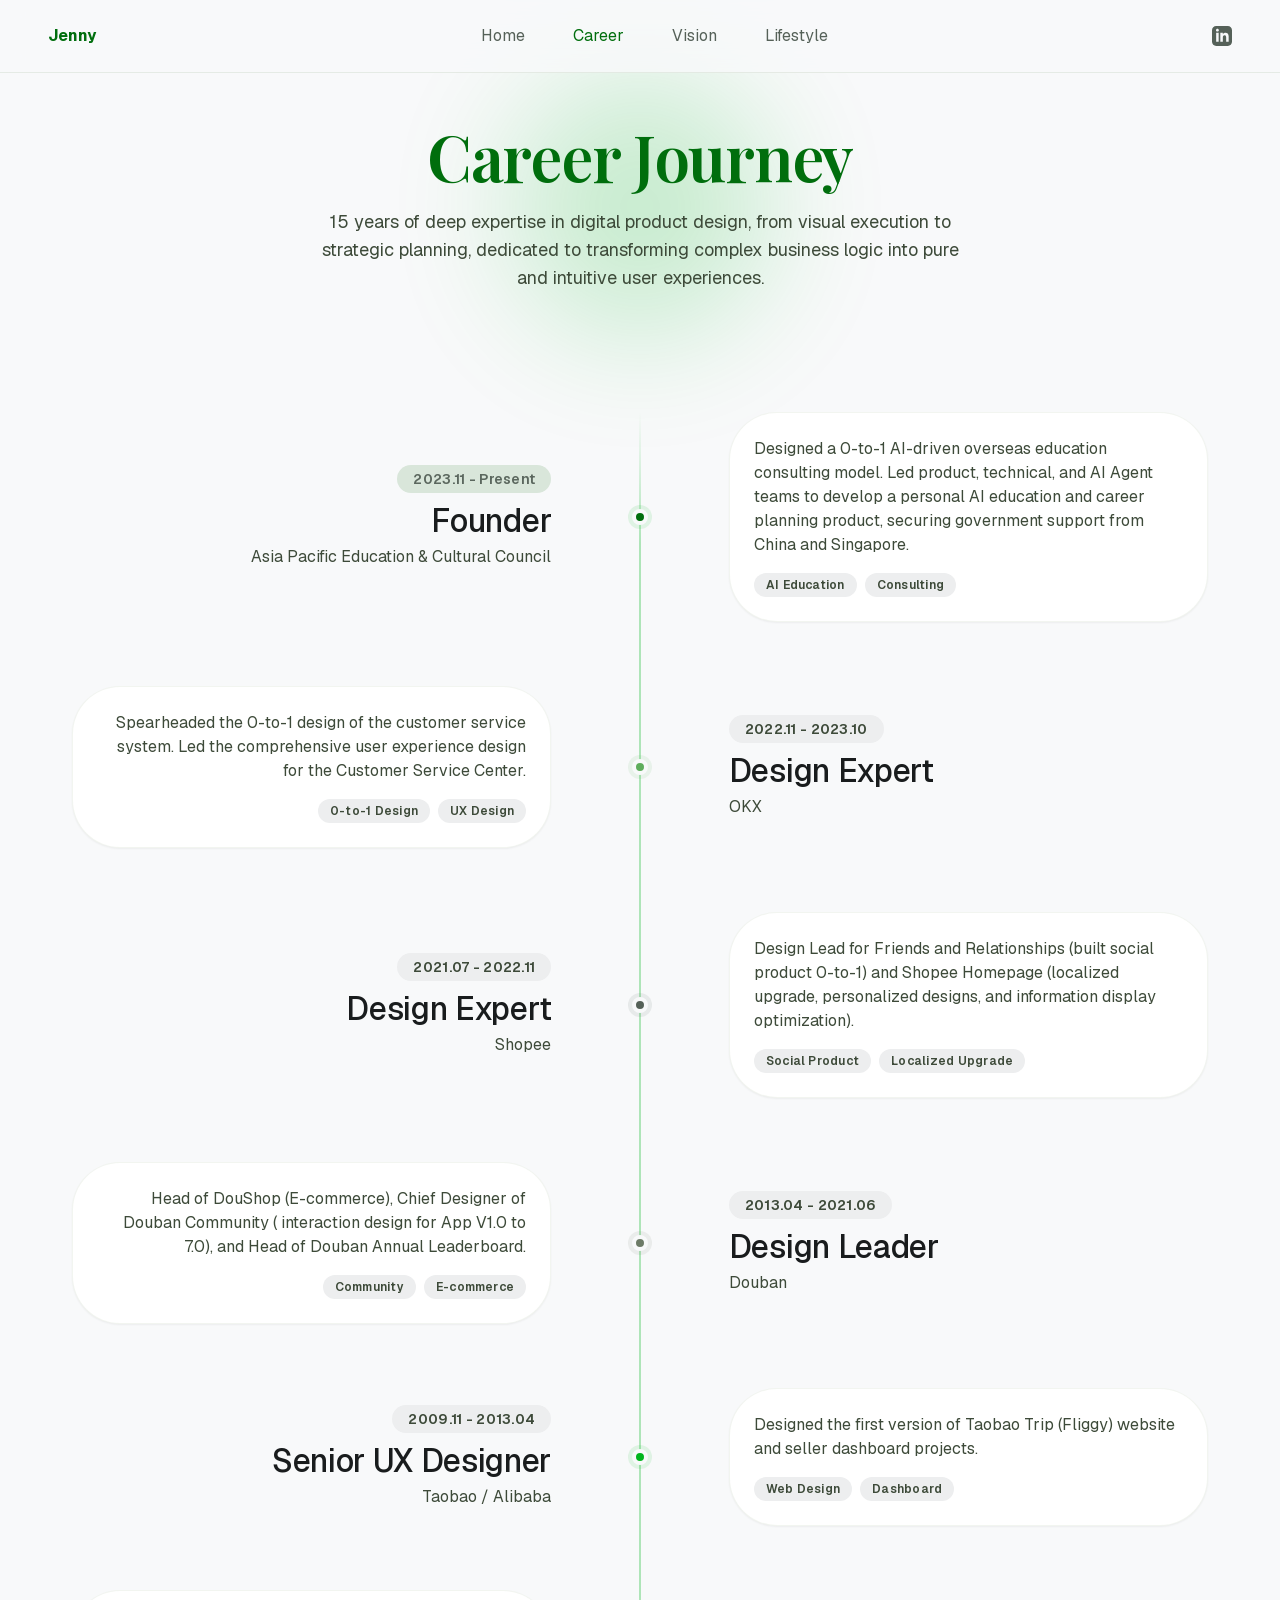
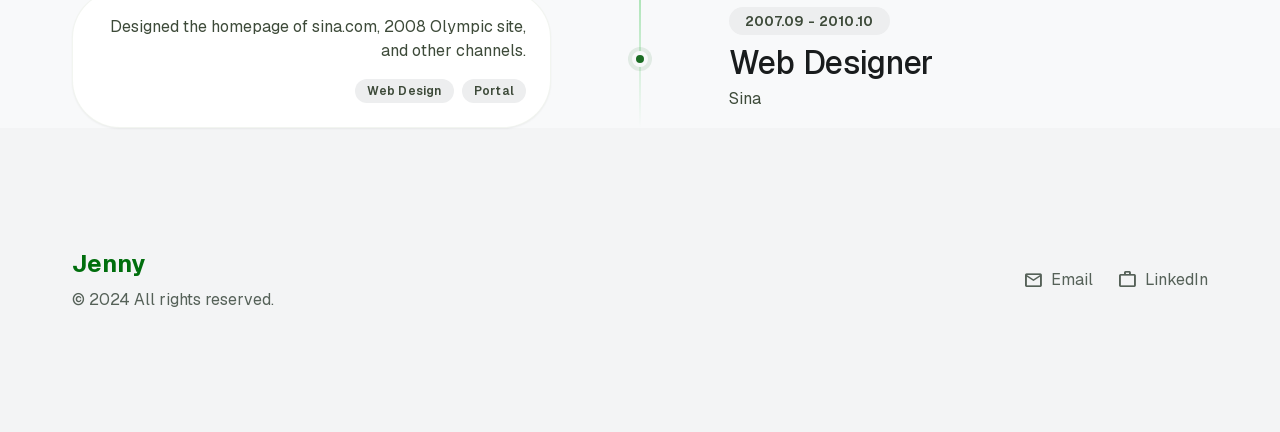
==== career.html @ 3aa65115 "Initial site: index.html + career.html with offline assets Two-page portfolio mockup for Jenny Jiang" ====
<!DOCTYPE html><html class="light" lang="en" style=""><head>
<meta charset="utf-8">
<meta content="width=device-width, initial-scale=1.0" name="viewport">
<title>Jenny Jiang - Career Journey</title>
<script src="assets/js/tailwind.js"></script>
<link href="assets/fonts/material-symbols-outlined.css" rel="stylesheet">
<link href="assets/fonts/geist.css" rel="stylesheet">
<link href="assets/fonts/playfair-display.css" rel="stylesheet">
<script id="tailwind-config">
        tailwind.config = {
            darkMode: "class",
            theme: {
                extend: {
                    "colors": {
                        "surface-dim": "#d9dadb",
                        "inverse-primary": "#4de249",
                        "on-tertiary-fixed": "#002204",
                        "on-tertiary-fixed-variant": "#005312",
                        "error-container": "#ffdad6",
                        "primary-fixed-dim": "#4de249",
                        "secondary-fixed-dim": "#bdcabe",
                        "on-secondary-container": "#5b675e",
                        "outline-variant": "#bccbb4",
                        "inverse-on-surface": "#f0f1f2",
                        "background": "#f8f9fa",
                        "surface-container-lowest": "#ffffff",
                        "primary-fixed": "#75ff69",
                        "surface-container-low": "#f3f4f5",
                        "secondary-fixed": "#d9e6da",
                        "tertiary-fixed-dim": "#88d982",
                        "tertiary": "#1b6d24",
                        "surface-variant": "#e1e3e4",
                        "error": "#ba1a1a",
                        "secondary-container": "#d9e6da",
                        "primary-container": "#00b51d",
                        "on-tertiary-container": "#003d0b",
                        "on-surface": "#191c1d",
                        "surface": "#f8f9fa",
                        "primary": "#006e0d",
                        "on-error-container": "#93000a",
                        "on-secondary-fixed-variant": "#3e4a41",
                        "surface-container-high": "#e7e8e9",
                        "on-tertiary": "#ffffff",
                        "on-primary-container": "#003d04",
                        "outline": "#6d7b67",
                        "secondary": "#556158",
                        "surface-container-highest": "#e1e3e4",
                        "surface-container": "#edeeef",
                        "surface-bright": "#f8f9fa",
                        "on-secondary": "#ffffff",
                        "tertiary-container": "#5ead5c",
                        "on-primary-fixed-variant": "#005307",
                        "on-primary-fixed": "#002201",
                        "on-background": "#191c1d",
                        "on-secondary-fixed": "#131e17",
                        "inverse-surface": "#2e3132",
                        "on-surface-variant": "#3d4a39",
                        "tertiary-fixed": "#a3f69c",
                        "surface-tint": "#006e0d",
                        "on-primary": "#ffffff",
                        "on-error": "#ffffff"
                    },
                    "borderRadius": {
                        "DEFAULT": "1rem",
                        "lg": "2rem",
                        "xl": "3rem",
                        "full": "9999px"
                    },
                    "spacing": {
                        "unit": "8px",
                        "container-max": "1200px",
                        "gutter": "32px",
                        "margin-mobile": "20px",
                        "section-gap": "120px"
                    },
                    "fontFamily": {
                        "label-md": ["Geist", "sans-serif"],
                        "body-lg": ["Geist", "sans-serif"],
                        "headline-md": ["Geist", "sans-serif"],
                        "display-lg-mobile": ["Geist", "sans-serif"],
                        "display-lg": ["Geist", "sans-serif"],
                        "body-md": ["Geist", "sans-serif"],
                        "headline-lg": ["Geist", "sans-serif"]
                    },
                    "fontSize": {
                        "label-md": ["14px", { "lineHeight": "20px", "letterSpacing": "0.02em", "fontWeight": "600" }],
                        "body-lg": ["18px", { "lineHeight": "28px", "fontWeight": "400" }],
                        "headline-md": ["24px", { "lineHeight": "32px", "fontWeight": "500" }],
                        "display-lg-mobile": ["40px", { "lineHeight": "48px", "letterSpacing": "-0.02em", "fontWeight": "600" }],
                        "display-lg": ["64px", { "lineHeight": "72px", "letterSpacing": "-0.02em", "fontWeight": "600" }],
                        "body-md": ["16px", { "lineHeight": "24px", "fontWeight": "400" }],
                        "headline-lg": ["32px", { "lineHeight": "40px", "letterSpacing": "-0.01em", "fontWeight": "500" }]
                    }
                }
            }
        }
    </script>
<style>
        body { font-family: 'Geist', sans-serif; background-color: #f8f9fa; color: #191c1d; }
        .glass-blur { backdrop-filter: blur(24px); -webkit-backdrop-filter: blur(24px); }
        .timeline-line { position: absolute; left: 24px; top: 0; bottom: 0; width: 2px; background: linear-gradient(to bottom, transparent, #00b51d 10%, #00b51d 90%, transparent); opacity: 0.3; }
        .organic-shape { border-radius: 60% 40% 30% 70% / 60% 30% 70% 40%; }
    </style>
<style>
    body {
      min-height: max(884px, 100dvh);
    }
  </style>
</head>
<body class="bg-background antialiased pb-[120px] md:pb-0">
<!-- TopNavBar -->
<nav class="fixed top-0 left-0 w-full flex flex-row justify-between items-center px-12 py-6 z-50 bg-surface/80 backdrop-blur-md border-b border-outline-variant/30"><div class="font-headline-md text-primary font-bold">Jenny</div><div class="flex flex-row gap-12 items-center"><a class="font-label-md text-secondary hover:text-primary transition-all" href="index.html">Home</a><a class="font-label-md text-primary hover:opacity-50 transition-all" href="career.html">Career</a><a class="font-label-md text-secondary hover:text-primary transition-all" href="#">Vision</a><a class="font-label-md text-secondary hover:text-primary transition-all" href="#">Lifestyle</a></div><a class="text-secondary hover:text-primary transition-colors" href="https://www.linkedin.com/in/jiangyuanyuan" target="_blank" rel="noopener"><svg fill="currentColor" height="20" viewBox="0 0 24 24" width="20" xmlns="http://www.w3.org/2000/svg"><path d="M19 0h-14c-2.761 0-5 2.239-5 5v14c0 2.761 2.239 5 5 5h14c2.762 0 5-2.239 5-5v-14c0-2.761-2.238-5-5-5zm-11 19h-3v-11h3v11zm-1.5-12.268c-.966 0-1.75-.79-1.75-1.764s.784-1.764 1.75-1.764 1.75.79 1.75 1.764-.783 1.764-1.75 1.764zm13.5 12.268h-3v-5.604c0-3.368-4-3.113-4 0v5.604h-3v-11h3v1.765c1.396-2.586 7-2.777 7 2.476v6.759z"></path></svg></a></nav>
<!-- Main Content -->
<main class="md:pt-[120px] pt-24 px-margin-mobile md:px-gutter max-w-container-max mx-auto">
<!-- Hero Section -->
<section class="mb-section-gap text-center relative">
<div class="absolute inset-0 -z-10 flex justify-center items-center opacity-20">
<div class="w-64 h-64 bg-primary-container rounded-full blur-3xl mix-blend-multiply"></div>
</div>
<h1 class="font-display-lg-mobile text-display-lg-mobile md:font-display-lg md:text-display-lg text-primary mb-4 relative z-10" style="font-family: &quot;Playfair Display&quot;, serif;">Career Journey</h1>
<p class="font-body-lg text-body-lg text-on-surface-variant max-w-2xl mx-auto">15 years of deep expertise in digital product design, from visual execution to strategic planning, dedicated to transforming complex business logic into pure and intuitive user experiences.</p>
</section>
<!-- Timeline Section -->
<section class="relative">
<div class="timeline-line hidden md:block md:left-1/2 md:-translate-x-1/2"></div>
<div class="space-y-16 relative z-10">
<!-- Experience 1: APECC -->
<div class="relative flex flex-col md:flex-row md:justify-between items-start md:items-center group">
<div class="hidden md:block w-[45%] text-right pr-8">
<span class="inline-block px-4 py-1 bg-secondary-container text-on-secondary-container rounded-full font-label-md text-label-md mb-2">2023.11 - Present</span>
<h3 class="font-headline-lg text-headline-lg text-on-surface mb-1">Founder</h3>
<p class="font-body-md text-body-md text-on-surface-variant">Asia Pacific Education &amp; Cultural Council</p>
</div>
<div class="absolute left-6 md:left-1/2 md:-translate-x-1/2 w-4 h-4 bg-primary rounded-full border-4 border-surface shadow-[0_0_0_4px_rgba(0,181,29,0.1)] group-hover:scale-125 transition-transform duration-300 z-20"></div>
<div class="ml-16 md:ml-0 md:w-[45%] pl-0 md:pl-8">
<div class="md:hidden mb-4">
<span class="inline-block px-4 py-1 bg-secondary-container text-on-secondary-container rounded-full font-label-md text-label-md mb-2">2023.11 - Present</span>
<h3 class="font-headline-md text-headline-md text-on-surface mb-1">Founder</h3>
<p class="font-body-md text-body-md text-primary font-medium">Asia Pacific Education &amp; Cultural Council</p>
</div>
<div class="bg-surface-container-lowest rounded-xl p-6 shadow-sm border border-outline-variant/20 hover:scale-[1.02] transition-transform duration-300">
<p class="font-body-md text-body-md text-on-surface-variant mb-4">Designed a 0-to-1 AI-driven overseas education consulting model. Led product, technical, and AI Agent teams to develop a personal AI education and career planning product, securing government support from China and Singapore.</p>
<div class="flex flex-wrap gap-2">
<span class="px-3 py-1 bg-surface-container text-on-surface-variant rounded-full font-label-md text-label-md text-xs">AI Education</span>
<span class="px-3 py-1 bg-surface-container text-on-surface-variant rounded-full font-label-md text-label-md text-xs">Consulting</span>
</div>
</div>
</div>
</div>
<!-- Experience 2: OKX -->
<div class="relative flex flex-col md:flex-row md:justify-between items-start md:items-center group">
<div class="ml-16 md:ml-0 md:w-[45%] pr-0 md:pr-8 text-left md:text-right md:order-1">
<div class="md:hidden mb-4">
<span class="inline-block px-4 py-1 bg-surface-container text-on-surface-variant rounded-full font-label-md text-label-md mb-2">2022.11 - 2023.10</span>
<h3 class="font-headline-md text-headline-md text-on-surface mb-1">Design Expert</h3>
<p class="font-body-md text-body-md text-primary font-medium">OKX</p>
</div>
<div class="bg-surface-container-lowest rounded-xl p-6 shadow-sm border border-outline-variant/20 hover:scale-[1.02] transition-transform duration-300">
<p class="font-body-md text-body-md text-on-surface-variant mb-4">Spearheaded the 0-to-1 design of the customer service system. Led the comprehensive user experience design for the Customer Service Center.</p>
<div class="flex flex-wrap gap-2 md:justify-end">
<span class="px-3 py-1 bg-surface-container text-on-surface-variant rounded-full font-label-md text-label-md text-xs">0-to-1 Design</span>
<span class="px-3 py-1 bg-surface-container text-on-surface-variant rounded-full font-label-md text-label-md text-xs">UX Design</span>
</div>
</div>
</div>
<div class="absolute left-6 md:left-1/2 md:-translate-x-1/2 w-4 h-4 bg-tertiary-container rounded-full border-4 border-surface shadow-[0_0_0_4px_rgba(94,173,92,0.1)] group-hover:scale-125 transition-transform duration-300 z-20 top-6 md:top-auto"></div>
<div class="hidden md:block w-[45%] pl-8 md:order-2">
<span class="inline-block px-4 py-1 bg-surface-container text-on-surface-variant rounded-full font-label-md text-label-md mb-2">2022.11 - 2023.10</span>
<h3 class="font-headline-lg text-headline-lg text-on-surface mb-1">Design Expert</h3>
<p class="font-body-md text-body-md text-on-surface-variant">OKX</p>
</div>
</div>
<!-- Experience 3: Shopee -->
<div class="relative flex flex-col md:flex-row md:justify-between items-start md:items-center group">
<div class="hidden md:block w-[45%] text-right pr-8">
<span class="inline-block px-4 py-1 bg-surface-container text-on-surface-variant rounded-full font-label-md text-label-md mb-2">2021.07 - 2022.11</span>
<h3 class="font-headline-lg text-headline-lg text-on-surface mb-1">Design Expert</h3>
<p class="font-body-md text-body-md text-on-surface-variant">Shopee</p>
</div>
<div class="absolute left-6 md:left-1/2 md:-translate-x-1/2 w-4 h-4 bg-secondary rounded-full border-4 border-surface shadow-[0_0_0_4px_rgba(85,97,88,0.1)] group-hover:scale-125 transition-transform duration-300 z-20 top-6 md:top-auto"></div>
<div class="ml-16 md:ml-0 md:w-[45%] pl-0 md:pl-8">
<div class="md:hidden mb-4">
<span class="inline-block px-4 py-1 bg-surface-container text-on-surface-variant rounded-full font-label-md text-label-md mb-2">2021.07 - 2022.11</span>
<h3 class="font-headline-md text-headline-md text-on-surface mb-1">Design Expert</h3>
<p class="font-body-md text-body-md text-primary font-medium">Shopee</p>
</div>
<div class="bg-surface-container-lowest rounded-xl p-6 shadow-sm border border-outline-variant/20 hover:scale-[1.02] transition-transform duration-300">
<p class="font-body-md text-body-md text-on-surface-variant mb-4">Design Lead for Friends and Relationships (built social product 0-to-1) and Shopee Homepage (localized upgrade, personalized designs, and information display optimization).</p>
<div class="flex flex-wrap gap-2">
<span class="px-3 py-1 bg-surface-container text-on-surface-variant rounded-full font-label-md text-label-md text-xs">Social Product</span>
<span class="px-3 py-1 bg-surface-container text-on-surface-variant rounded-full font-label-md text-label-md text-xs">Localized Upgrade</span>
</div>
</div>
</div>
</div>
<!-- Experience 4: Douban -->
<div class="relative flex flex-col md:flex-row md:justify-between items-start md:items-center group">
<div class="ml-16 md:ml-0 md:w-[45%] pr-0 md:pr-8 text-left md:text-right md:order-1">
<div class="md:hidden mb-4">
<span class="inline-block px-4 py-1 bg-surface-container text-on-surface-variant rounded-full font-label-md text-label-md mb-2">2013.04 - 2021.06</span>
<h3 class="font-headline-md text-headline-md text-on-surface mb-1">Design Leader</h3>
<p class="font-body-md text-body-md text-primary font-medium">Douban</p>
</div>
<div class="bg-surface-container-lowest rounded-xl p-6 shadow-sm border border-outline-variant/20 hover:scale-[1.02] transition-transform duration-300">
<p class="font-body-md text-body-md text-on-surface-variant mb-4">Head of DouShop (E-commerce), Chief Designer of Douban Community ( interaction design for App V1.0 to 7.0), and Head of Douban Annual Leaderboard.</p>
<div class="flex flex-wrap gap-2 md:justify-end">
<span class="px-3 py-1 bg-surface-container text-on-surface-variant rounded-full font-label-md text-label-md text-xs">Community</span>
<span class="px-3 py-1 bg-surface-container text-on-surface-variant rounded-full font-label-md text-label-md text-xs">E-commerce</span>
</div>
</div>
</div>
<div class="absolute left-6 md:left-1/2 md:-translate-x-1/2 w-4 h-4 bg-outline rounded-full border-4 border-surface shadow-[0_0_0_4px_rgba(109,123,103,0.1)] group-hover:scale-125 transition-transform duration-300 z-20 top-6 md:top-auto"></div>
<div class="hidden md:block w-[45%] pl-8 md:order-2">
<span class="inline-block px-4 py-1 bg-surface-container text-on-surface-variant rounded-full font-label-md text-label-md mb-2">2013.04 - 2021.06</span>
<h3 class="font-headline-lg text-headline-lg text-on-surface mb-1">Design Leader</h3>
<p class="font-body-md text-body-md text-on-surface-variant">Douban</p>
</div>
</div>
<!-- Experience 5: Taobao -->
<div class="relative flex flex-col md:flex-row md:justify-between items-start md:items-center group">
<div class="hidden md:block w-[45%] text-right pr-8">
<span class="inline-block px-4 py-1 bg-surface-container text-on-surface-variant rounded-full font-label-md text-label-md mb-2">2009.11 - 2013.04</span>
<h3 class="font-headline-lg text-headline-lg text-on-surface mb-1">Senior UX Designer</h3>
<p class="font-body-md text-body-md text-on-surface-variant">Taobao / Alibaba</p>
</div>
<div class="absolute left-6 md:left-1/2 md:-translate-x-1/2 w-4 h-4 bg-primary-container rounded-full border-4 border-surface shadow-[0_0_0_4px_rgba(0,181,29,0.1)] group-hover:scale-125 transition-transform duration-300 z-20 top-6 md:top-auto"></div>
<div class="ml-16 md:ml-0 md:w-[45%] pl-0 md:pl-8">
<div class="md:hidden mb-4">
<span class="inline-block px-4 py-1 bg-surface-container text-on-surface-variant rounded-full font-label-md text-label-md mb-2">2009.11 - 2013.04</span>
<h3 class="font-headline-md text-headline-md text-on-surface mb-1">Senior UX Designer</h3>
<p class="font-body-md text-body-md text-primary font-medium">Taobao / Alibaba</p>
</div>
<div class="bg-surface-container-lowest rounded-xl p-6 shadow-sm border border-outline-variant/20 hover:scale-[1.02] transition-transform duration-300">
<p class="font-body-md text-body-md text-on-surface-variant mb-4">Designed the first version of Taobao Trip (Fliggy) website and seller dashboard projects.</p>
<div class="flex flex-wrap gap-2">
<span class="px-3 py-1 bg-surface-container text-on-surface-variant rounded-full font-label-md text-label-md text-xs">Web Design</span>
<span class="px-3 py-1 bg-surface-container text-on-surface-variant rounded-full font-label-md text-label-md text-xs">Dashboard</span>
</div>
</div>
</div>
</div>
<!-- Experience 6: Sina -->
<div class="relative flex flex-col md:flex-row md:justify-between items-start md:items-center group">
<div class="ml-16 md:ml-0 md:w-[45%] pr-0 md:pr-8 text-left md:text-right md:order-1">
<div class="md:hidden mb-4">
<span class="inline-block px-4 py-1 bg-surface-container text-on-surface-variant rounded-full font-label-md text-label-md mb-2">2007.09 - 2010.10</span>
<h3 class="font-headline-md text-headline-md text-on-surface mb-1">Web Designer</h3>
<p class="font-body-md text-body-md text-primary font-medium">Sina</p>
</div>
<div class="bg-surface-container-lowest rounded-xl p-6 shadow-sm border border-outline-variant/20 hover:scale-[1.02] transition-transform duration-300">
<p class="font-body-md text-body-md text-on-surface-variant mb-4">Designed the homepage of sina.com, 2008 Olympic site, and other channels.</p>
<div class="flex flex-wrap gap-2 md:justify-end">
<span class="px-3 py-1 bg-surface-container text-on-surface-variant rounded-full font-label-md text-label-md text-xs">Web Design</span>
<span class="px-3 py-1 bg-surface-container text-on-surface-variant rounded-full font-label-md text-label-md text-xs">Portal</span>
</div>
</div>
</div>
<div class="absolute left-6 md:left-1/2 md:-translate-x-1/2 w-4 h-4 bg-tertiary rounded-full border-4 border-surface shadow-[0_0_0_4px_rgba(27,109,36,0.1)] group-hover:scale-125 transition-transform duration-300 z-20 top-6 md:top-auto"></div>
<div class="hidden md:block w-[45%] pl-8 md:order-2">
<span class="inline-block px-4 py-1 bg-surface-container text-on-surface-variant rounded-full font-label-md text-label-md mb-2">2007.09 - 2010.10</span>
<h3 class="font-headline-lg text-headline-lg text-on-surface mb-1">Web Designer</h3>
<p class="font-body-md text-body-md text-on-surface-variant">Sina</p>
</div>
</div>
</div>
</section>
</main>
<!-- BottomNavBar -->
<nav class="fixed bottom-6 left-6 right-6 z-50 flex justify-around items-center py-3 px-2 bg-surface/80 dark:bg-surface-container/80 backdrop-blur-xl shadow-[0_-20px_40px_-15px_rgba(0,110,13,0.05)] shadow-lg rounded-full md:hidden">
<a class="flex flex-col items-center justify-center bg-primary-container/20 text-primary rounded-full px-5 py-2 transition-all duration-500 scale-90" href="#">
<span class="material-symbols-outlined mb-1" style="font-variation-settings: &quot;FILL&quot; 1;">auto_awesome_motion</span>
<span class="font-label-md text-[10px]">Journey</span>
</a>
<a class="flex flex-col items-center justify-center text-on-surface-variant px-5 py-2 hover:text-primary transition-colors" href="#">
<span class="material-symbols-outlined mb-1" style="font-variation-settings: &quot;FILL&quot; 0;">psychology_alt</span>
<span class="font-label-md text-[10px]">Vision</span>
</a>
<a class="flex flex-col items-center justify-center text-on-surface-variant px-5 py-2 hover:text-primary transition-colors" href="#">
<span class="material-symbols-outlined mb-1" style="font-variation-settings: &quot;FILL&quot; 0;">spa</span>
<span class="font-label-md text-[10px]">Lifestyle</span>
</a>
</nav>
<!-- Footer -->
<footer class="w-full py-section-gap bg-surface-container-low dark:bg-surface-container-lowest transition-all duration-200">
<div class="flex flex-col md:flex-row justify-between items-center max-w-container-max mx-auto px-margin-mobile md:px-gutter">
<div class="mb-6 md:mb-0 text-center md:text-left">
<div class="font-headline-md text-headline-md font-bold text-primary dark:text-primary-fixed mb-2">
                    Jenny</div>
<div class="font-body-md text-body-md text-secondary dark:text-secondary-fixed-dim">
                    © 2024 All rights reserved.
                </div>
</div>
<div class="flex space-x-6">
<a class="font-body-md text-body-md text-secondary dark:text-secondary-fixed-dim hover:text-primary transition-colors flex items-center gap-2" href="#">
<span class="material-symbols-outlined text-[20px]">mail</span>
                    Email
                </a>
<a class="font-body-md text-body-md text-secondary dark:text-secondary-fixed-dim hover:text-primary transition-colors flex items-center gap-2" href="https://www.linkedin.com/in/jiangyuanyuan" target="_blank" rel="noopener">
<span class="material-symbols-outlined text-[20px]">work</span>
                    LinkedIn
                </a>
</div>
</div>
</footer>


</body></html>
---- assets/fonts/material-symbols-outlined.css ----
/* fallback */
@font-face {
  font-family: 'Material Symbols Outlined';
  font-style: normal;
  font-weight: 100 700;
  font-display: swap;
  src: url(files/kJEPBvYX7BgnkSrUwT8OhrdQw4oELdPIeeII9v6oDMzBwG-RpA6RzaxHMPdY40KH8nGzv3fzfVJO1USv9ls.woff2) format('woff2');
}

.material-symbols-outlined {
  font-family: 'Material Symbols Outlined';
  font-weight: normal;
  font-style: normal;
  font-size: 24px;
  line-height: 1;
  letter-spacing: normal;
  text-transform: none;
  display: inline-block;
  white-space: nowrap;
  word-wrap: normal;
  direction: ltr;
  -webkit-font-feature-settings: 'liga';
  -webkit-font-smoothing: antialiased;
}
---- assets/fonts/geist.css ----
/* cyrillic-ext */
@font-face {
  font-family: 'Geist';
  font-style: normal;
  font-weight: 100 900;
  font-display: swap;
  src: url(files/gyByhwUxId8gMEwRGFWNOITddY4.woff2) format('woff2');
  unicode-range: U+0460-052F, U+1C80-1C8A, U+20B4, U+2DE0-2DFF, U+A640-A69F, U+FE2E-FE2F;
}
/* cyrillic */
@font-face {
  font-family: 'Geist';
  font-style: normal;
  font-weight: 100 900;
  font-display: swap;
  src: url(files/gyByhwUxId8gMEwYGFWNOITddY4.woff2) format('woff2');
  unicode-range: U+0301, U+0400-045F, U+0490-0491, U+04B0-04B1, U+2116;
}
/* vietnamese */
@font-face {
  font-family: 'Geist';
  font-style: normal;
  font-weight: 100 900;
  font-display: swap;
  src: url(files/gyByhwUxId8gMEwTGFWNOITddY4.woff2) format('woff2');
  unicode-range: U+0102-0103, U+0110-0111, U+0128-0129, U+0168-0169, U+01A0-01A1, U+01AF-01B0, U+0300-0301, U+0303-0304, U+0308-0309, U+0323, U+0329, U+1EA0-1EF9, U+20AB;
}
/* latin-ext */
@font-face {
  font-family: 'Geist';
  font-style: normal;
  font-weight: 100 900;
  font-display: swap;
  src: url(files/gyByhwUxId8gMEwSGFWNOITddY4.woff2) format('woff2');
  unicode-range: U+0100-02BA, U+02BD-02C5, U+02C7-02CC, U+02CE-02D7, U+02DD-02FF, U+0304, U+0308, U+0329, U+1D00-1DBF, U+1E00-1E9F, U+1EF2-1EFF, U+2020, U+20A0-20AB, U+20AD-20C0, U+2113, U+2C60-2C7F, U+A720-A7FF;
}
/* latin */
@font-face {
  font-family: 'Geist';
  font-style: normal;
  font-weight: 100 900;
  font-display: swap;
  src: url(files/gyByhwUxId8gMEwcGFWNOITd.woff2) format('woff2');
  unicode-range: U+0000-00FF, U+0131, U+0152-0153, U+02BB-02BC, U+02C6, U+02DA, U+02DC, U+0304, U+0308, U+0329, U+2000-206F, U+20AC, U+2122, U+2191, U+2193, U+2212, U+2215, U+FEFF, U+FFFD;
}
---- assets/fonts/playfair-display.css ----
/* cyrillic */
@font-face {
  font-family: 'Playfair Display';
  font-style: italic;
  font-weight: 400 900;
  font-display: swap;
  src: url(files/nuFkD-vYSZviVYUb_rj3ij__anPXDTnohkk7yRZrPJ-M.woff2) format('woff2');
  unicode-range: U+0301, U+0400-045F, U+0490-0491, U+04B0-04B1, U+2116;
}
/* vietnamese */
@font-face {
  font-family: 'Playfair Display';
  font-style: italic;
  font-weight: 400 900;
  font-display: swap;
  src: url(files/nuFkD-vYSZviVYUb_rj3ij__anPXDTnojUk7yRZrPJ-M.woff2) format('woff2');
  unicode-range: U+0102-0103, U+0110-0111, U+0128-0129, U+0168-0169, U+01A0-01A1, U+01AF-01B0, U+0300-0301, U+0303-0304, U+0308-0309, U+0323, U+0329, U+1EA0-1EF9, U+20AB;
}
/* latin-ext */
@font-face {
  font-family: 'Playfair Display';
  font-style: italic;
  font-weight: 400 900;
  font-display: swap;
  src: url(files/nuFkD-vYSZviVYUb_rj3ij__anPXDTnojEk7yRZrPJ-M.woff2) format('woff2');
  unicode-range: U+0100-02BA, U+02BD-02C5, U+02C7-02CC, U+02CE-02D7, U+02DD-02FF, U+0304, U+0308, U+0329, U+1D00-1DBF, U+1E00-1E9F, U+1EF2-1EFF, U+2020, U+20A0-20AB, U+20AD-20C0, U+2113, U+2C60-2C7F, U+A720-A7FF;
}
/* latin */
@font-face {
  font-family: 'Playfair Display';
  font-style: italic;
  font-weight: 400 900;
  font-display: swap;
  src: url(files/nuFkD-vYSZviVYUb_rj3ij__anPXDTnogkk7yRZrPA.woff2) format('woff2');
  unicode-range: U+0000-00FF, U+0131, U+0152-0153, U+02BB-02BC, U+02C6, U+02DA, U+02DC, U+0304, U+0308, U+0329, U+2000-206F, U+20AC, U+2122, U+2191, U+2193, U+2212, U+2215, U+FEFF, U+FFFD;
}
/* cyrillic */
@font-face {
  font-family: 'Playfair Display';
  font-style: normal;
  font-weight: 400 900;
  font-display: swap;
  src: url(files/nuFiD-vYSZviVYUb_rj3ij__anPXDTjYgEM86xRbPQ.woff2) format('woff2');
  unicode-range: U+0301, U+0400-045F, U+0490-0491, U+04B0-04B1, U+2116;
}
/* vietnamese */
@font-face {
  font-family: 'Playfair Display';
  font-style: normal;
  font-weight: 400 900;
  font-display: swap;
  src: url(files/nuFiD-vYSZviVYUb_rj3ij__anPXDTPYgEM86xRbPQ.woff2) format('woff2');
  unicode-range: U+0102-0103, U+0110-0111, U+0128-0129, U+0168-0169, U+01A0-01A1, U+01AF-01B0, U+0300-0301, U+0303-0304, U+0308-0309, U+0323, U+0329, U+1EA0-1EF9, U+20AB;
}
/* latin-ext */
@font-face {
  font-family: 'Playfair Display';
  font-style: normal;
  font-weight: 400 900;
  font-display: swap;
  src: url(files/nuFiD-vYSZviVYUb_rj3ij__anPXDTLYgEM86xRbPQ.woff2) format('woff2');
  unicode-range: U+0100-02BA, U+02BD-02C5, U+02C7-02CC, U+02CE-02D7, U+02DD-02FF, U+0304, U+0308, U+0329, U+1D00-1DBF, U+1E00-1E9F, U+1EF2-1EFF, U+2020, U+20A0-20AB, U+20AD-20C0, U+2113, U+2C60-2C7F, U+A720-A7FF;
}
/* latin */
@font-face {
  font-family: 'Playfair Display';
  font-style: normal;
  font-weight: 400 900;
  font-display: swap;
  src: url(files/nuFiD-vYSZviVYUb_rj3ij__anPXDTzYgEM86xQ.woff2) format('woff2');
  unicode-range: U+0000-00FF, U+0131, U+0152-0153, U+02BB-02BC, U+02C6, U+02DA, U+02DC, U+0304, U+0308, U+0329, U+2000-206F, U+20AC, U+2122, U+2191, U+2193, U+2212, U+2215, U+FEFF, U+FFFD;
}
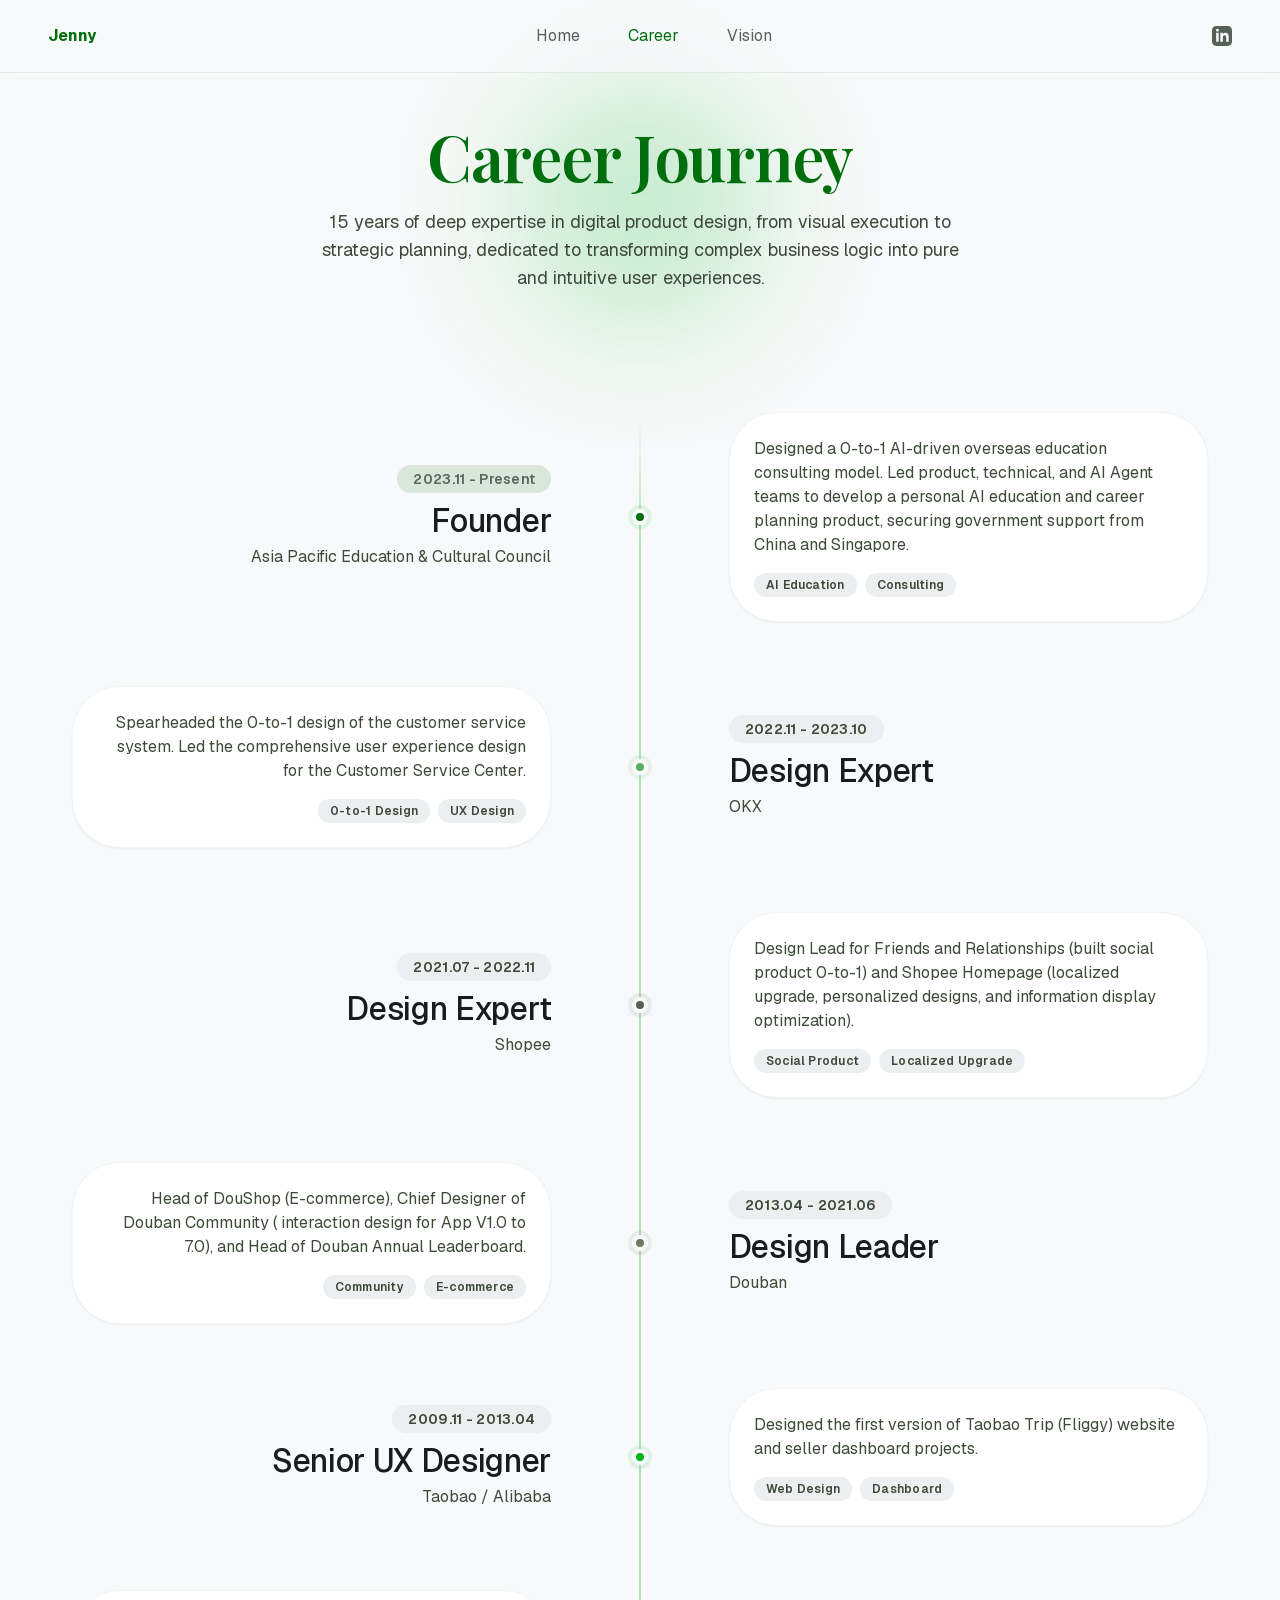
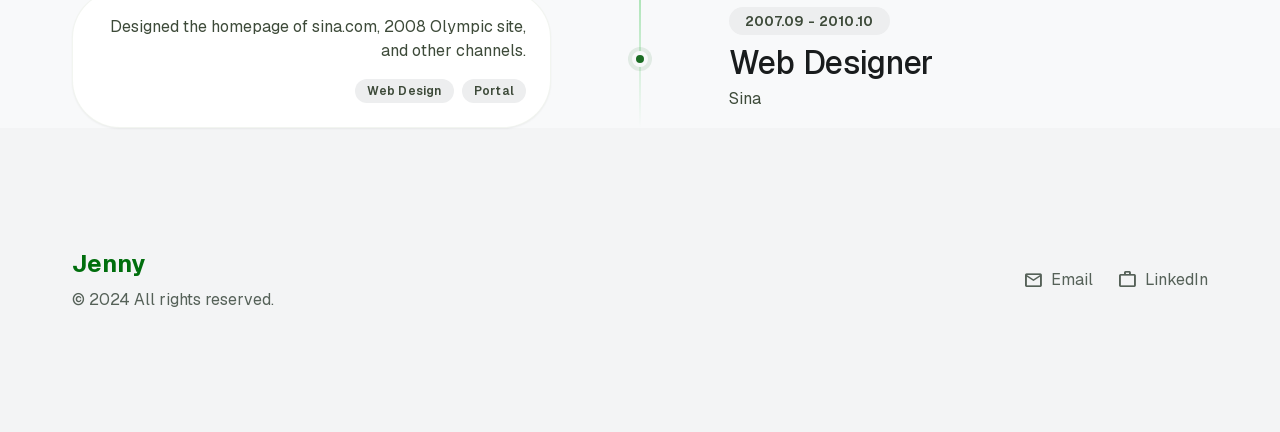
==== commit 4a0d65c3: "Link Meet Jenny CTA to career page; drop Lifestyle nav item Co-Authored-By: Claude Opus 4.7 <noreply" ====
--- a/career.html
+++ b/career.html
@@ -109,7 +109,7 @@
 </head>
 <body class="bg-background antialiased pb-[120px] md:pb-0">
 <!-- TopNavBar -->
-<nav class="fixed top-0 left-0 w-full flex flex-row justify-between items-center px-12 py-6 z-50 bg-surface/80 backdrop-blur-md border-b border-outline-variant/30"><div class="font-headline-md text-primary font-bold">Jenny</div><div class="flex flex-row gap-12 items-center"><a class="font-label-md text-secondary hover:text-primary transition-all" href="index.html">Home</a><a class="font-label-md text-primary hover:opacity-50 transition-all" href="career.html">Career</a><a class="font-label-md text-secondary hover:text-primary transition-all" href="#">Vision</a><a class="font-label-md text-secondary hover:text-primary transition-all" href="#">Lifestyle</a></div><a class="text-secondary hover:text-primary transition-colors" href="https://www.linkedin.com/in/jiangyuanyuan" target="_blank" rel="noopener"><svg fill="currentColor" height="20" viewBox="0 0 24 24" width="20" xmlns="http://www.w3.org/2000/svg"><path d="M19 0h-14c-2.761 0-5 2.239-5 5v14c0 2.761 2.239 5 5 5h14c2.762 0 5-2.239 5-5v-14c0-2.761-2.238-5-5-5zm-11 19h-3v-11h3v11zm-1.5-12.268c-.966 0-1.75-.79-1.75-1.764s.784-1.764 1.75-1.764 1.75.79 1.75 1.764-.783 1.764-1.75 1.764zm13.5 12.268h-3v-5.604c0-3.368-4-3.113-4 0v5.604h-3v-11h3v1.765c1.396-2.586 7-2.777 7 2.476v6.759z"></path></svg></a></nav>
+<nav class="fixed top-0 left-0 w-full flex flex-row justify-between items-center px-12 py-6 z-50 bg-surface/80 backdrop-blur-md border-b border-outline-variant/30"><div class="font-headline-md text-primary font-bold">Jenny</div><div class="flex flex-row gap-12 items-center"><a class="font-label-md text-secondary hover:text-primary transition-all" href="index.html">Home</a><a class="font-label-md text-primary hover:opacity-50 transition-all" href="career.html">Career</a><a class="font-label-md text-secondary hover:text-primary transition-all" href="#">Vision</a></div><a class="text-secondary hover:text-primary transition-colors" href="https://www.linkedin.com/in/jiangyuanyuan" target="_blank" rel="noopener"><svg fill="currentColor" height="20" viewBox="0 0 24 24" width="20" xmlns="http://www.w3.org/2000/svg"><path d="M19 0h-14c-2.761 0-5 2.239-5 5v14c0 2.761 2.239 5 5 5h14c2.762 0 5-2.239 5-5v-14c0-2.761-2.238-5-5-5zm-11 19h-3v-11h3v11zm-1.5-12.268c-.966 0-1.75-.79-1.75-1.764s.784-1.764 1.75-1.764 1.75.79 1.75 1.764-.783 1.764-1.75 1.764zm13.5 12.268h-3v-5.604c0-3.368-4-3.113-4 0v5.604h-3v-11h3v1.765c1.396-2.586 7-2.777 7 2.476v6.759z"></path></svg></a></nav>
 <!-- Main Content -->
 <main class="md:pt-[120px] pt-24 px-margin-mobile md:px-gutter max-w-container-max mx-auto">
 <!-- Hero Section -->
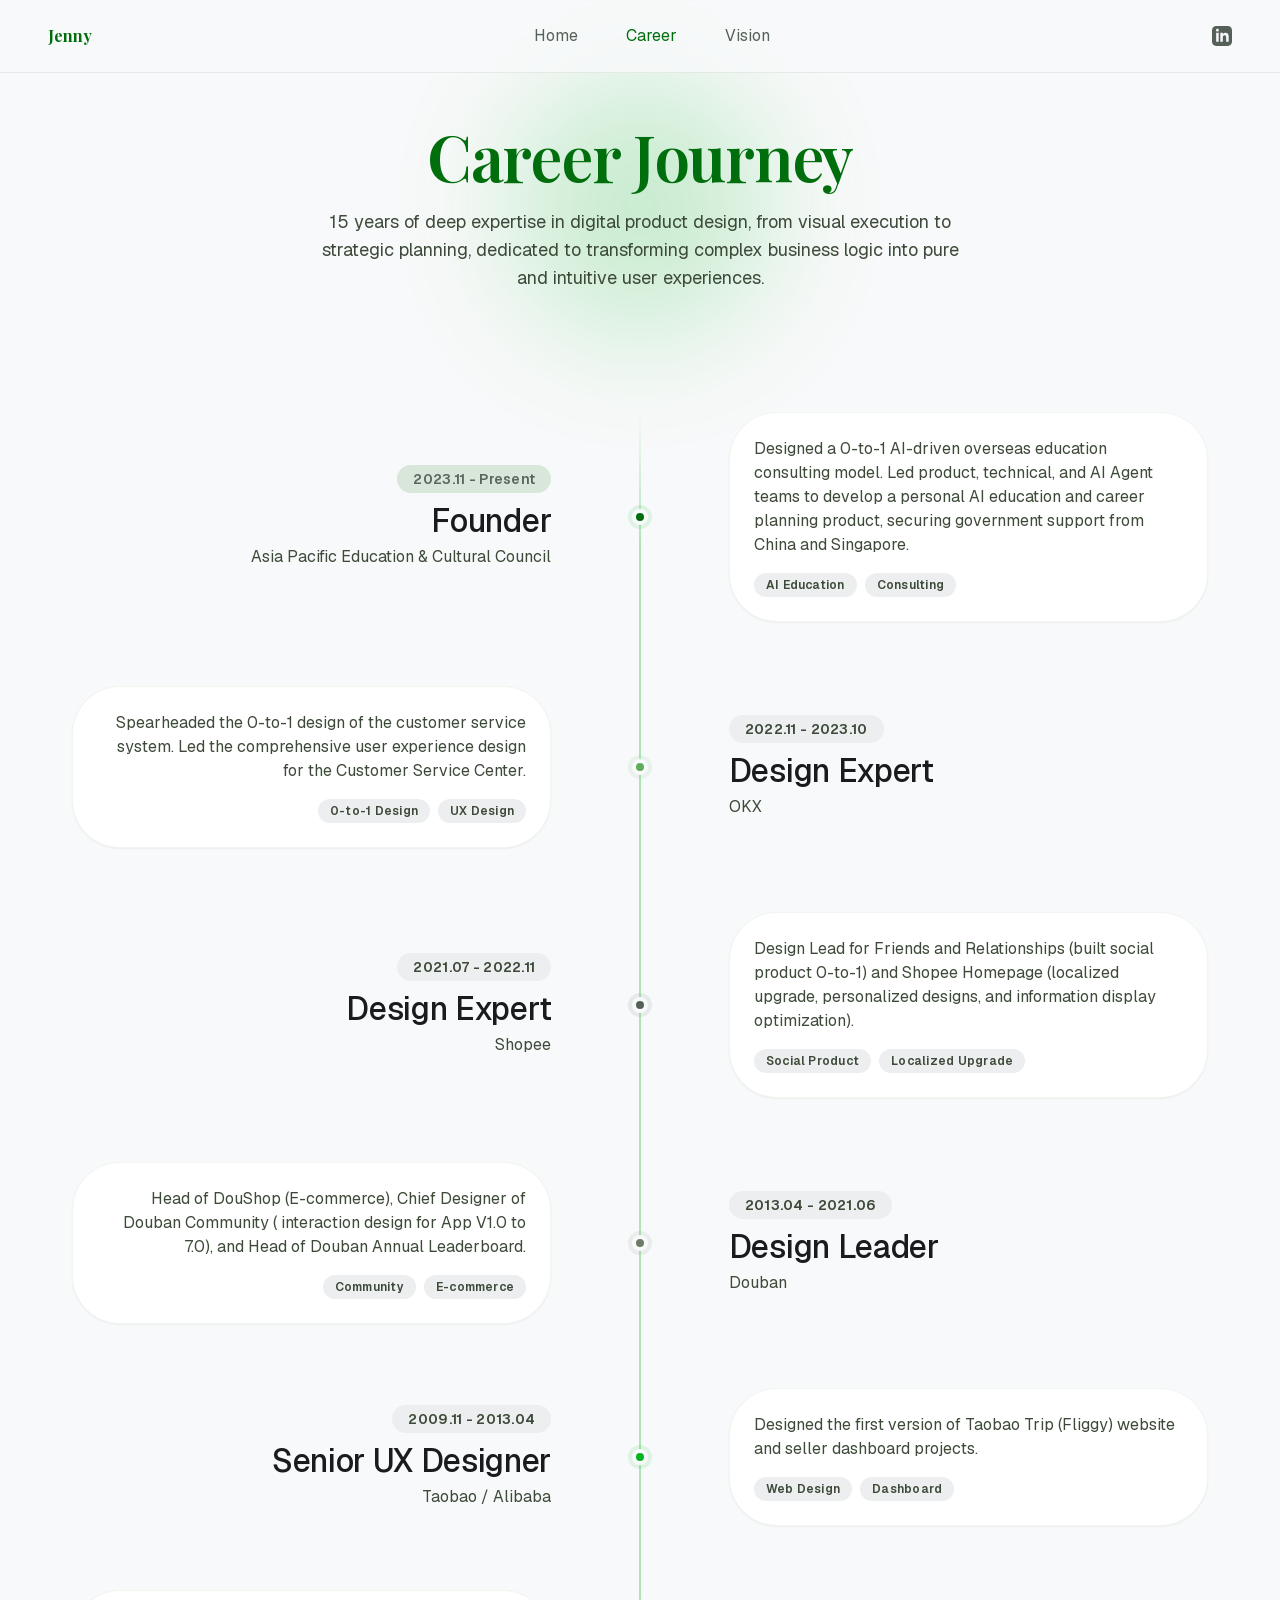
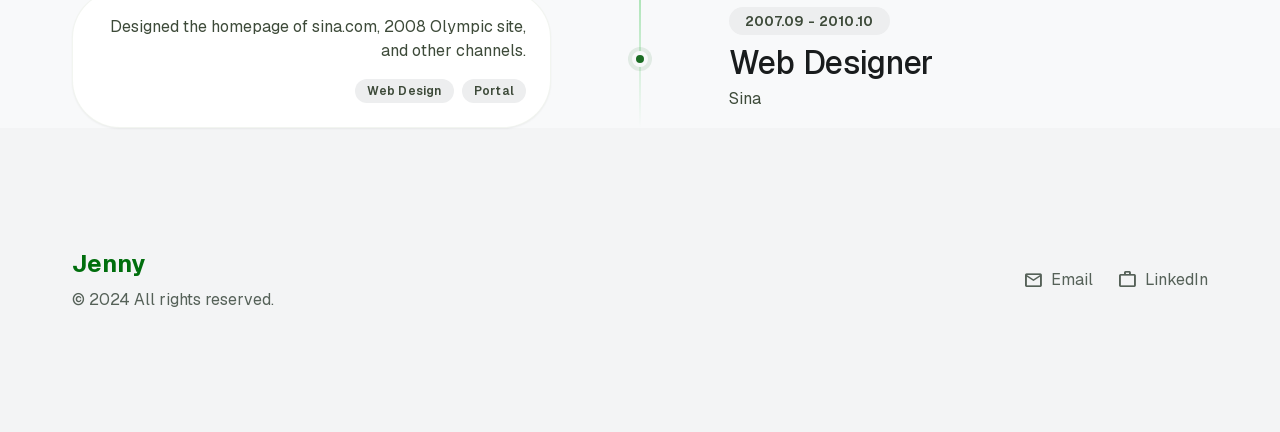
==== commit 3f2256e7: "Use Playfair Display for Jenny wordmark in top nav Co-Authored-By: Claude Opus 4.7 <noreply@anthropi" ====
--- a/career.html
+++ b/career.html
@@ -109,7 +109,7 @@
 </head>
 <body class="bg-background antialiased pb-[120px] md:pb-0">
 <!-- TopNavBar -->
-<nav class="fixed top-0 left-0 w-full flex flex-row justify-between items-center px-12 py-6 z-50 bg-surface/80 backdrop-blur-md border-b border-outline-variant/30"><div class="font-headline-md text-primary font-bold">Jenny</div><div class="flex flex-row gap-12 items-center"><a class="font-label-md text-secondary hover:text-primary transition-all" href="index.html">Home</a><a class="font-label-md text-primary hover:opacity-50 transition-all" href="career.html">Career</a><a class="font-label-md text-secondary hover:text-primary transition-all" href="#">Vision</a></div><a class="text-secondary hover:text-primary transition-colors" href="https://www.linkedin.com/in/jiangyuanyuan" target="_blank" rel="noopener"><svg fill="currentColor" height="20" viewBox="0 0 24 24" width="20" xmlns="http://www.w3.org/2000/svg"><path d="M19 0h-14c-2.761 0-5 2.239-5 5v14c0 2.761 2.239 5 5 5h14c2.762 0 5-2.239 5-5v-14c0-2.761-2.238-5-5-5zm-11 19h-3v-11h3v11zm-1.5-12.268c-.966 0-1.75-.79-1.75-1.764s.784-1.764 1.75-1.764 1.75.79 1.75 1.764-.783 1.764-1.75 1.764zm13.5 12.268h-3v-5.604c0-3.368-4-3.113-4 0v5.604h-3v-11h3v1.765c1.396-2.586 7-2.777 7 2.476v6.759z"></path></svg></a></nav>
+<nav class="fixed top-0 left-0 w-full flex flex-row justify-between items-center px-12 py-6 z-50 bg-surface/80 backdrop-blur-md border-b border-outline-variant/30"><div class="font-headline-md text-primary font-bold" style="font-family: &quot;Playfair Display&quot;, serif;">Jenny</div><div class="flex flex-row gap-12 items-center"><a class="font-label-md text-secondary hover:text-primary transition-all" href="index.html">Home</a><a class="font-label-md text-primary hover:opacity-50 transition-all" href="career.html">Career</a><a class="font-label-md text-secondary hover:text-primary transition-all" href="#">Vision</a></div><a class="text-secondary hover:text-primary transition-colors" href="https://www.linkedin.com/in/jiangyuanyuan" target="_blank" rel="noopener"><svg fill="currentColor" height="20" viewBox="0 0 24 24" width="20" xmlns="http://www.w3.org/2000/svg"><path d="M19 0h-14c-2.761 0-5 2.239-5 5v14c0 2.761 2.239 5 5 5h14c2.762 0 5-2.239 5-5v-14c0-2.761-2.238-5-5-5zm-11 19h-3v-11h3v11zm-1.5-12.268c-.966 0-1.75-.79-1.75-1.764s.784-1.764 1.75-1.764 1.75.79 1.75 1.764-.783 1.764-1.75 1.764zm13.5 12.268h-3v-5.604c0-3.368-4-3.113-4 0v5.604h-3v-11h3v1.765c1.396-2.586 7-2.777 7 2.476v6.759z"></path></svg></a></nav>
 <!-- Main Content -->
 <main class="md:pt-[120px] pt-24 px-margin-mobile md:px-gutter max-w-container-max mx-auto">
 <!-- Hero Section -->
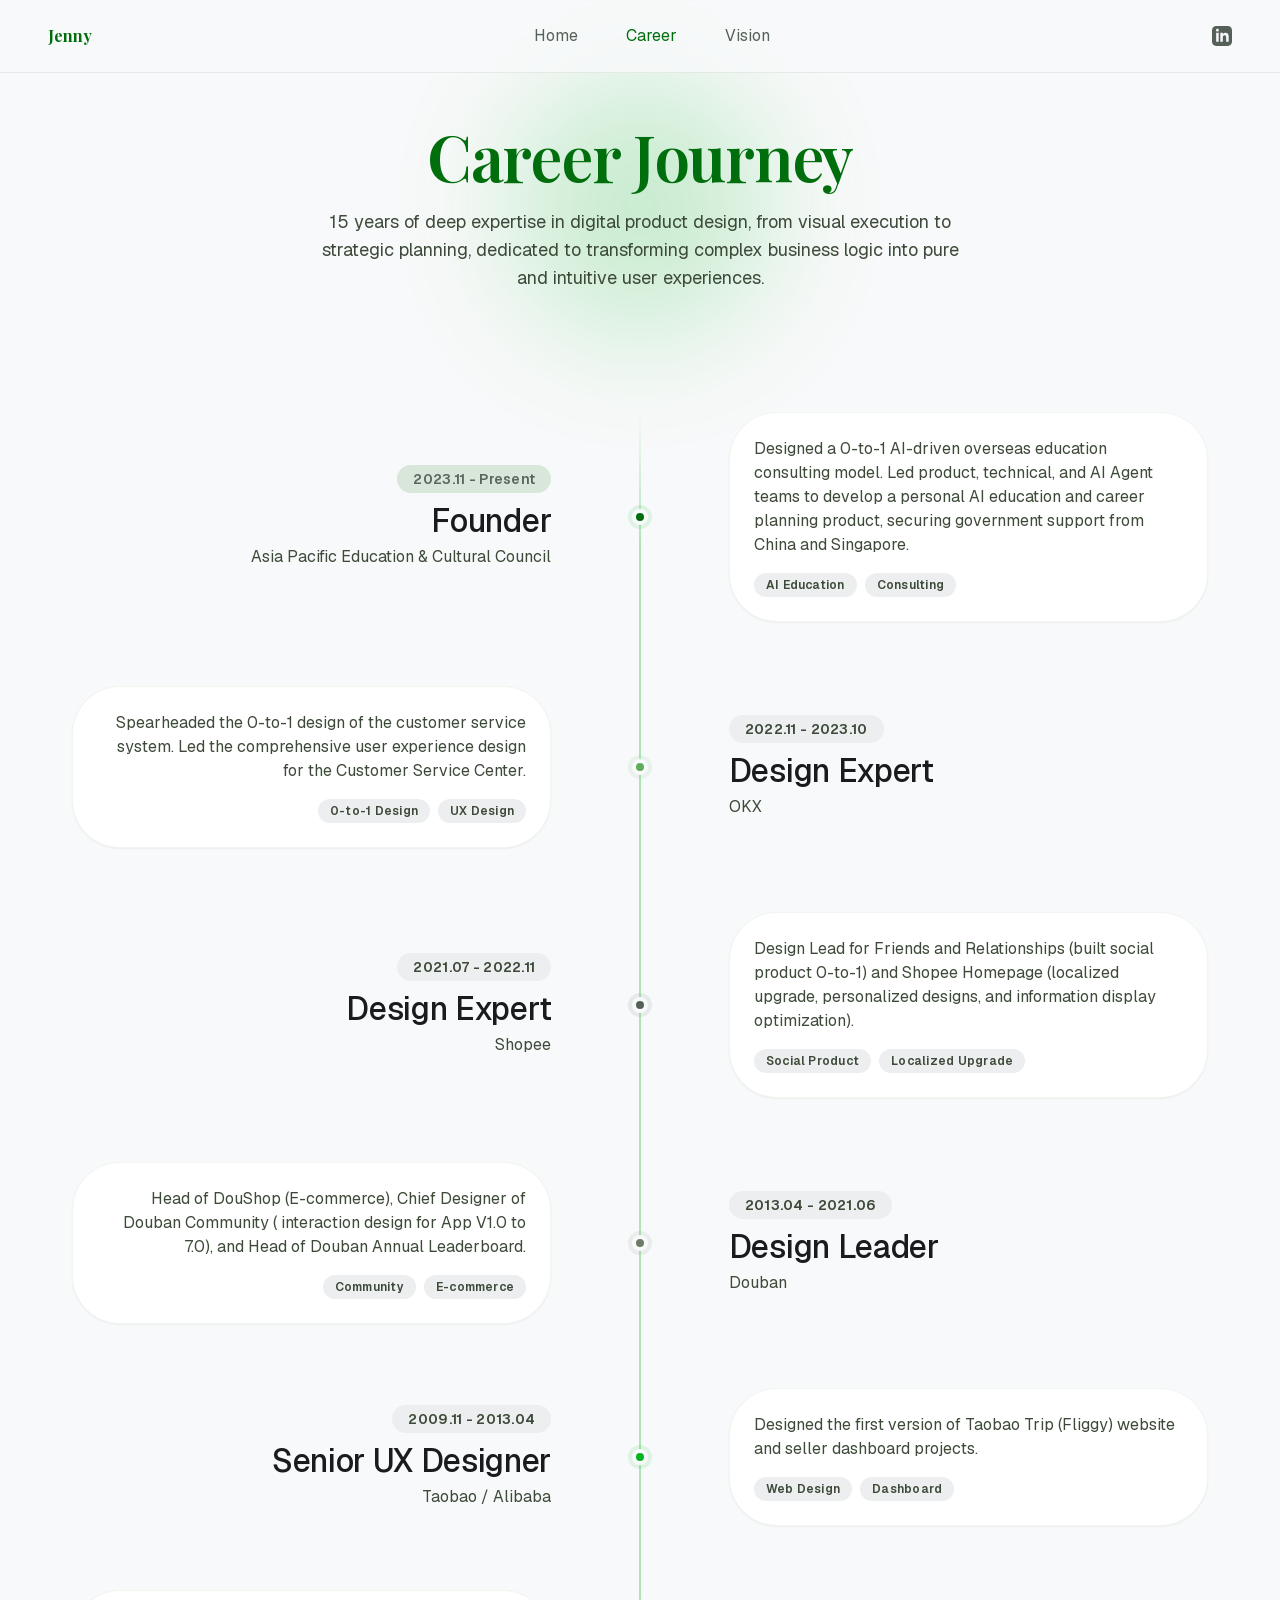
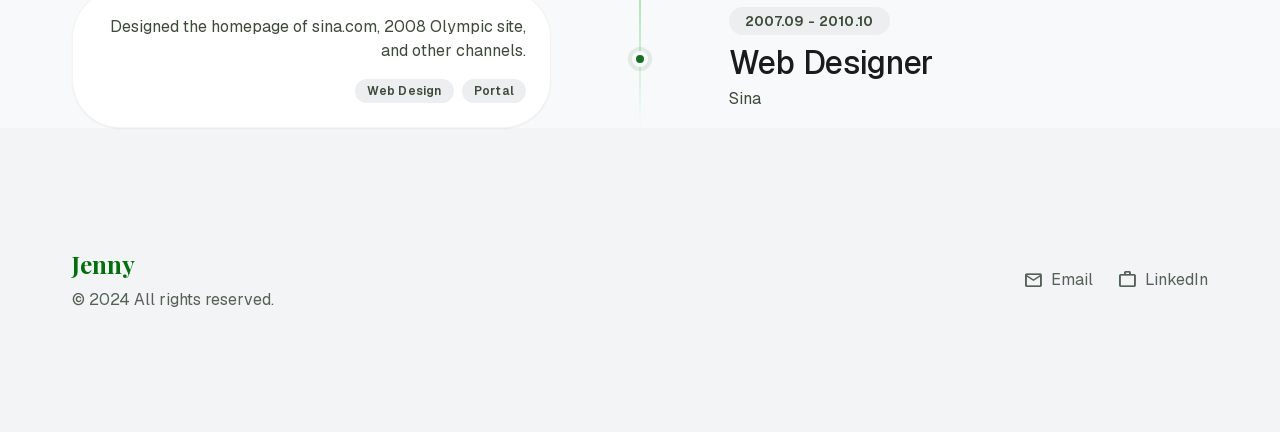
==== commit 6bc5f30e: "Footer wordmark in Playfair, mailto link, bio intro line Co-Authored-By: Claude Opus 4.7 <noreply@an" ====
--- a/career.html
+++ b/career.html
@@ -284,14 +284,14 @@
 <footer class="w-full py-section-gap bg-surface-container-low dark:bg-surface-container-lowest transition-all duration-200">
 <div class="flex flex-col md:flex-row justify-between items-center max-w-container-max mx-auto px-margin-mobile md:px-gutter">
 <div class="mb-6 md:mb-0 text-center md:text-left">
-<div class="font-headline-md text-headline-md font-bold text-primary dark:text-primary-fixed mb-2">
+<div class="font-headline-md text-headline-md font-bold text-primary dark:text-primary-fixed mb-2" style="font-family: &quot;Playfair Display&quot;, serif;">
                     Jenny</div>
 <div class="font-body-md text-body-md text-secondary dark:text-secondary-fixed-dim">
                     © 2024 All rights reserved.
                 </div>
 </div>
 <div class="flex space-x-6">
-<a class="font-body-md text-body-md text-secondary dark:text-secondary-fixed-dim hover:text-primary transition-colors flex items-center gap-2" href="#">
+<a class="font-body-md text-body-md text-secondary dark:text-secondary-fixed-dim hover:text-primary transition-colors flex items-center gap-2" href="mailto:jenngchiang@gmail.com">
 <span class="material-symbols-outlined text-[20px]">mail</span>
                     Email
                 </a>
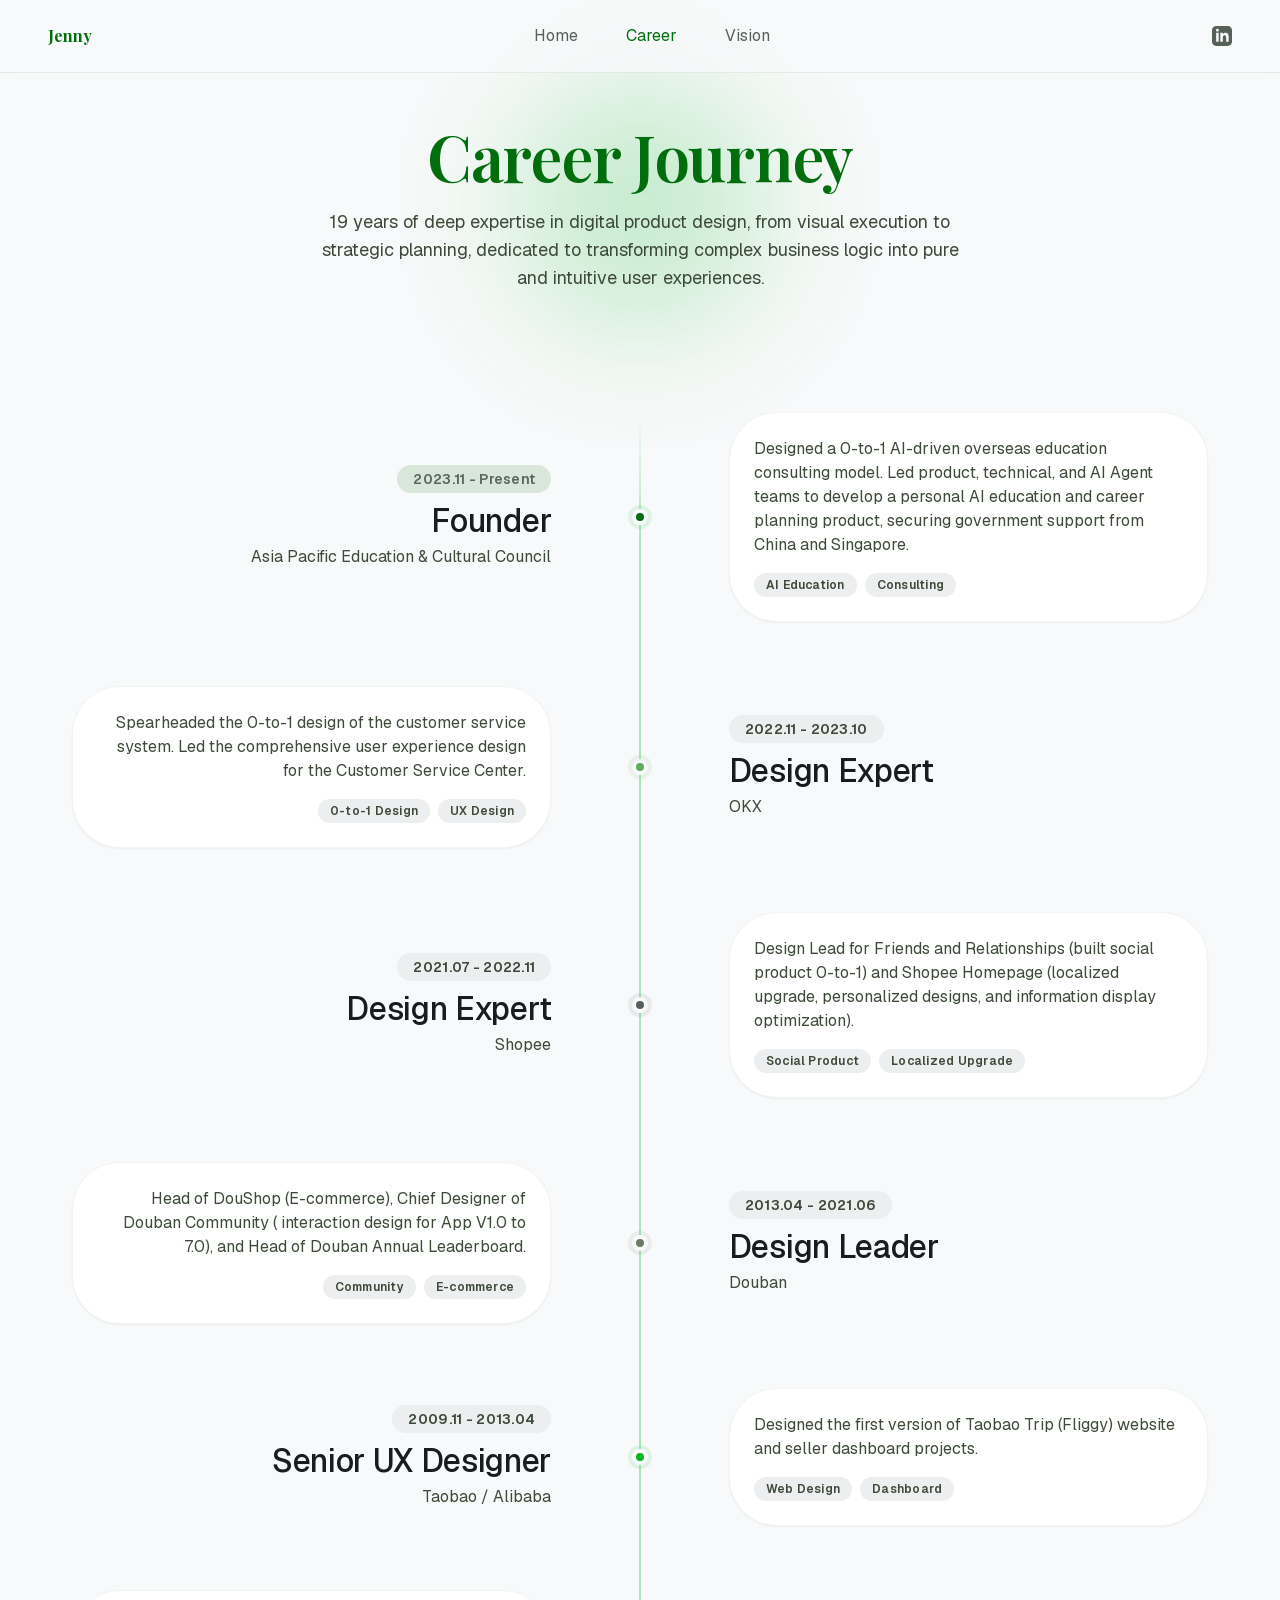
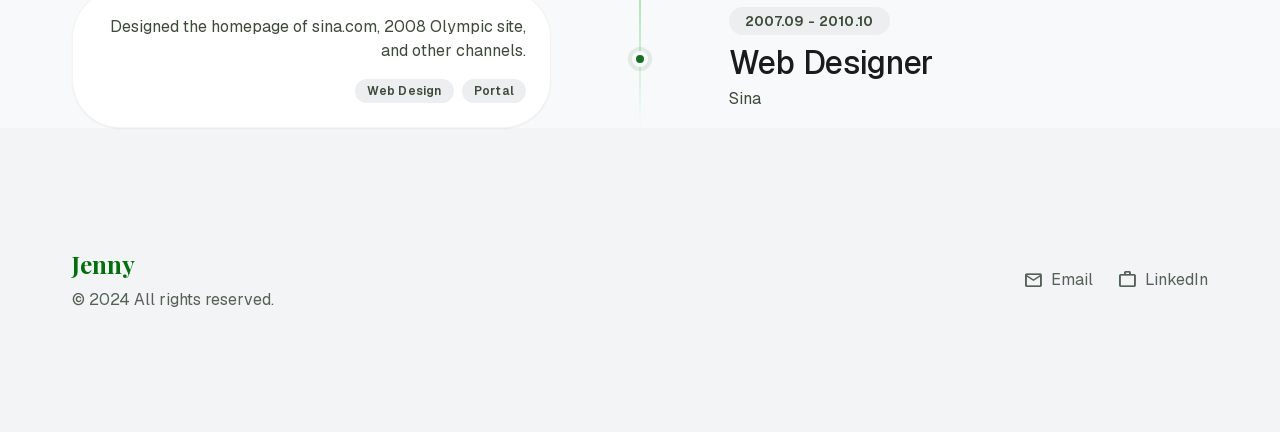
==== commit b27fc19f: "Split bio byline from legacy paragraph; bump tenure 15→19 years Co-Authored-By: Claude Opus 4.7 <nor" ====
--- a/career.html
+++ b/career.html
@@ -1,7 +1,7 @@
 <!DOCTYPE html><html class="light" lang="en" style=""><head>
 <meta charset="utf-8">
 <meta content="width=device-width, initial-scale=1.0" name="viewport">
-<title>Jenny Jiang - Career Journey</title>
+<title>Jenny/Journey</title>
 <script src="assets/js/tailwind.js"></script>
 <link href="assets/fonts/material-symbols-outlined.css" rel="stylesheet">
 <link href="assets/fonts/geist.css" rel="stylesheet">
@@ -118,7 +118,7 @@
 <div class="w-64 h-64 bg-primary-container rounded-full blur-3xl mix-blend-multiply"></div>
 </div>
 <h1 class="font-display-lg-mobile text-display-lg-mobile md:font-display-lg md:text-display-lg text-primary mb-4 relative z-10" style="font-family: &quot;Playfair Display&quot;, serif;">Career Journey</h1>
-<p class="font-body-lg text-body-lg text-on-surface-variant max-w-2xl mx-auto">15 years of deep expertise in digital product design, from visual execution to strategic planning, dedicated to transforming complex business logic into pure and intuitive user experiences.</p>
+<p class="font-body-lg text-body-lg text-on-surface-variant max-w-2xl mx-auto">19 years of deep expertise in digital product design, from visual execution to strategic planning, dedicated to transforming complex business logic into pure and intuitive user experiences.</p>
 </section>
 <!-- Timeline Section -->
 <section class="relative">
